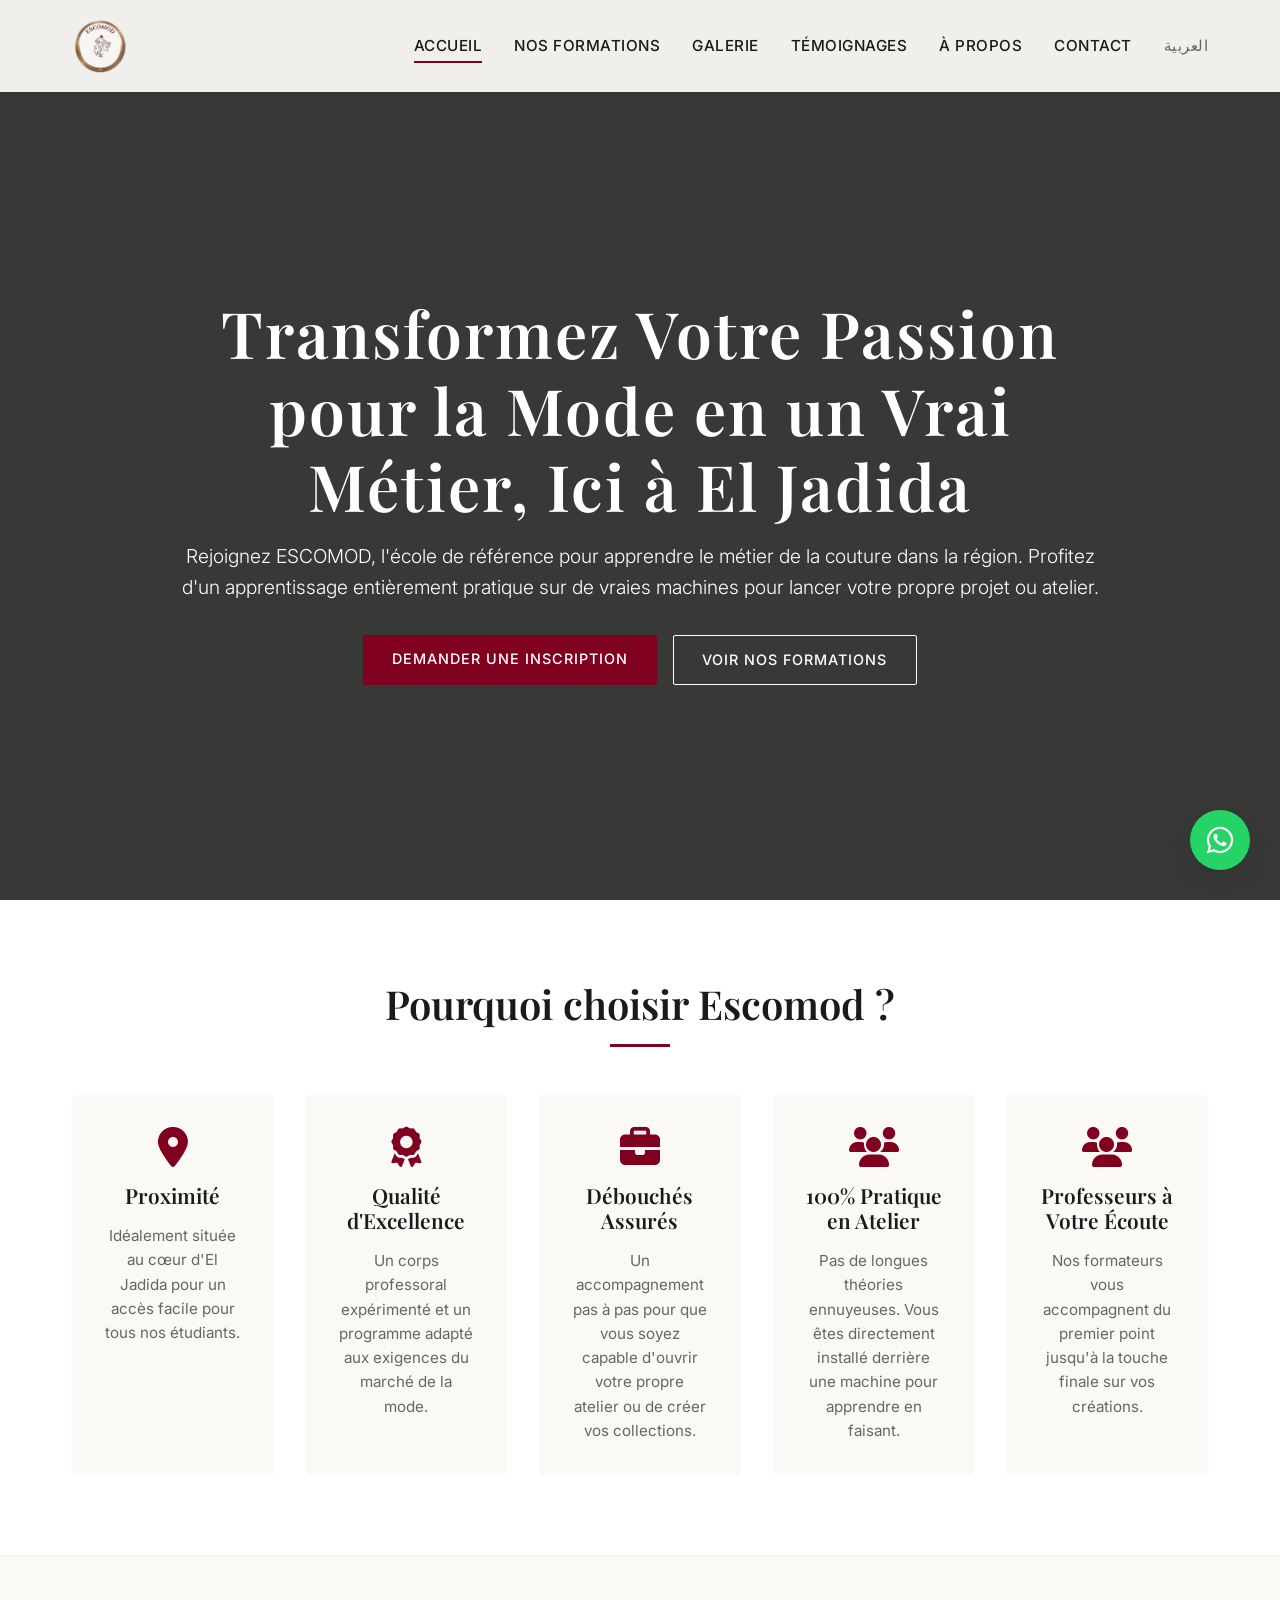
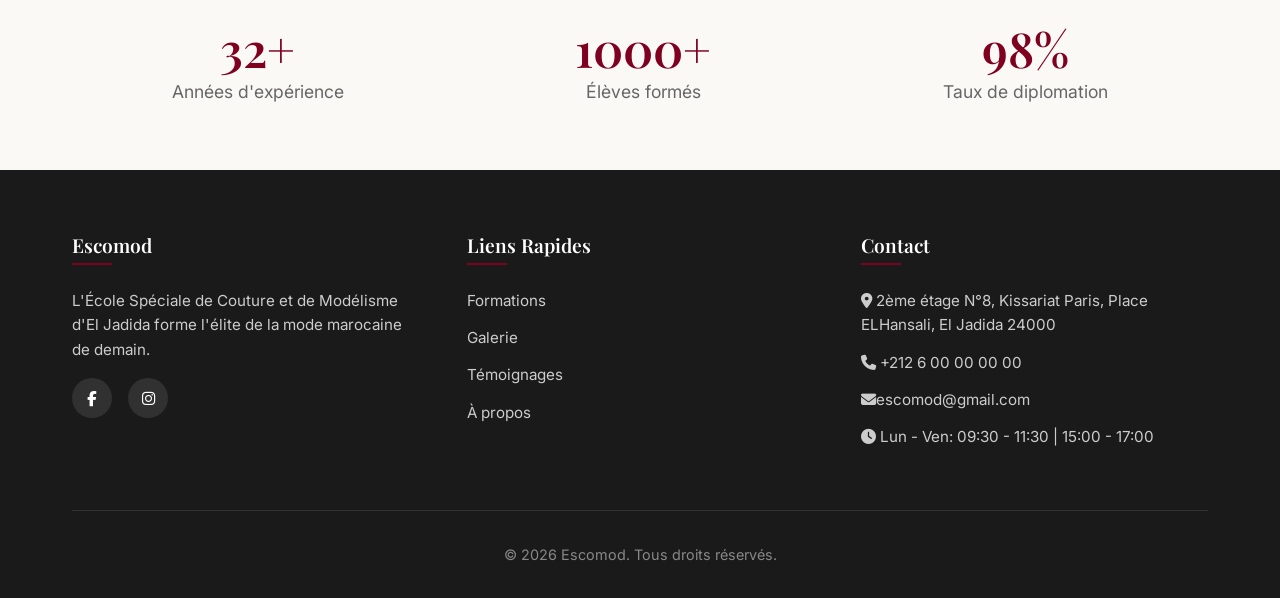
==== index.html @ bbe0168a "first commit" ====
<!DOCTYPE html>
<html lang="fr">

<head>
    <meta charset="UTF-8">
    <meta name="viewport" content="width=device-width, initial-scale=1.0">
    <title>Escomod - École Spéciale de Couture et de Modélisme El Jadida</title>
    <meta name="description"
        content="Escomod est l'école de référence en couture et modélisme à El Jadida, Maroc. Formations professionnelles de haute qualité pour façonner les talents de demain.">
    <meta name="keywords"
        content="école couture El Jadida, formation modélisme Maroc, couture El Jadida, mode marocaine, modélisme">

    <!-- Google Fonts -->
    <link rel="preconnect" href="https://fonts.googleapis.com">
    <link rel="preconnect" href="https://fonts.gstatic.com" crossorigin>
    <link
        href="https://fonts.googleapis.com/css2?family=Inter:wght@300;400;500;600&family=Playfair+Display:wght@400;600;700&display=swap"
        rel="stylesheet">

    <!-- FontAwesome -->
    <link rel="stylesheet" href="https://cdnjs.cloudflare.com/ajax/libs/font-awesome/6.4.0/css/all.min.css">

    <!-- Custom CSS -->
    <link rel="stylesheet" href="css/style.css">
</head>

<body>

    <!-- Navbar -->
    <nav class="navbar">
        <div class="container">
            <a href="index.html" class="logo"><img src="images/escomod_logo.png" alt="Escomod Logo" class="logo-img"></a>

            <div class="nav-links">
                <a href="index.html" class="active">Accueil</a>
                <a href="formations.html">Nos formations</a>
                <a href="galerie.html">Galerie</a>
                <a href="temoignages.html">Témoignages</a>
                <a href="a-propos.html">À propos</a>
                <a href="contact.html">Contact</a>
                <a href="ar/index.html" class="lang-switch">العربية</a>
            </div>

            <div class="menu-toggle">
                <i class="fas fa-bars"></i>
            </div>
        </div>
    </nav>

    <!-- Hero Section -->
    <header class="hero">
        <video autoplay loop muted playsinline class="hero-video">
            <source src="videos/header-bg.mp4" type="video/mp4">
        </video>
        <div class="hero-content">
            <h1>Transformez Votre Passion pour la Mode en un Vrai Métier, Ici à El Jadida</h1>
            <p>Rejoignez ESCOMOD, l'école de référence pour apprendre le métier de la couture dans la région. Profitez
                d'un apprentissage entièrement pratique sur de vraies machines pour lancer votre propre projet ou
                atelier.</p>
            <div class="hero-btns">
                <a href="contact.html" class="btn btn-primary">Demander une inscription</a>
                <a href="formations.html" class="btn btn-outline">Voir nos formations</a>
            </div>
        </div>
    </header>

    <!-- Pourquoi Escomod -->
    <section class="features">
        <div class="container">
            <h2 class="section-title">Pourquoi choisir Escomod ?</h2>
            <div class="features-grid">
                <div class="feature-card">
                    <i class="fas fa-map-marker-alt feature-icon"></i>
                    <h3>Proximité</h3>
                    <p>Idéalement située au cœur d'El Jadida pour un accès facile pour tous nos étudiants.</p>
                </div>
                <div class="feature-card">
                    <i class="fas fa-award feature-icon"></i>
                    <h3>Qualité d'Excellence</h3>
                    <p>Un corps professoral expérimenté et un programme adapté aux exigences du marché de la mode.</p>
                </div>
                <div class="feature-card">
                    <i class="fas fa-briefcase feature-icon"></i>
                    <h3>Débouchés Assurés</h3>
                    <p>Un accompagnement pas à pas pour que vous soyez capable d'ouvrir votre propre atelier ou de créer
                        vos collections.
                    </p>
                </div>
                <div class="feature-card">
                    <i class="fas fa-users feature-icon"></i>
                    <h3>100% Pratique en Atelier</h3>
                    <p>Pas de longues théories ennuyeuses. Vous êtes directement installé derrière une machine pour
                        apprendre en faisant.</p>
                </div>
                <div class="feature-card">
                    <i class="fas fa-users feature-icon"></i>
                    <h3>Professeurs à Votre Écoute</h3>
                    <p>Nos formateurs vous accompagnent du premier point jusqu'à la touche finale sur vos créations.</p>
                </div>
            </div>
        </div>
    </section>

    <!-- Stats / Social Counter -->
    <section class="stats-section"
        style="background-color: var(--color-bg); padding: 4rem 0; text-align: center; border-top: 1px solid var(--color-grey);">
        <div class="container" style="display: flex; justify-content: space-around; flex-wrap: wrap; gap: 2rem;">
            <div>
                <h3 style="font-size: 3rem; color: var(--color-primary);"><span class="counter"
                        data-target="32">0</span>+</h3>
                <p style="font-size: 1.1rem; color: var(--color-grey-dark);">Années d'expérience</p>
            </div>
            <div>
                <h3 style="font-size: 3rem; color: var(--color-primary);"><span class="counter"
                        data-target="1000">0</span>+</h3>
                <p style="font-size: 1.1rem; color: var(--color-grey-dark);">Élèves formés</p>
            </div>
            <div>
                <h3 style="font-size: 3rem; color: var(--color-primary);"><span class="counter"
                        data-target="98">0</span>%</h3>
                <p style="font-size: 1.1rem; color: var(--color-grey-dark);">Taux de diplomation</p>
            </div>
        </div>
    </section>

    <!-- Footer -->
    <footer class="footer">
        <div class="container">
            <div class="footer-grid">
                <div class="footer-col">
                    <h4>Escomod</h4>
                    <p>L'École Spéciale de Couture et de Modélisme d'El Jadida forme l'élite de la mode marocaine de
                        demain.</p>
                    <div class="social-links">
                        <a href="#"><i class="fab fa-facebook-f"></i></a>
                        <a href="#"><i class="fab fa-instagram"></i></a>
                    </div>
                </div>
                <div class="footer-col">
                    <h4>Liens Rapides</h4>
                    <a href="formations.html">Formations</a>
                    <a href="galerie.html">Galerie</a>
                    <a href="temoignages.html">Témoignages</a>
                    <a href="a-propos.html">À propos</a>
                </div>
                <div class="footer-col">
                    <h4>Contact</h4>
                    <p><i class="fas fa-map-marker-alt"></i> 2ème étage N°8, Kissariat Paris, Place ELHansali, El Jadida
                        24000</p>
                    <p><i class="fas fa-phone"></i> +212 6 00 00 00 00</p>
                    <p><i class="fas fa-envelope"></i>escomod@gmail.com</p>
                    <p><i class="fas fa-clock"></i> Lun - Ven: 09:30 - 11:30 | 15:00 - 17:00</p>
                </div>
            </div>
            <div class="footer-bottom">
                <p>&copy; 2026 Escomod. Tous droits réservés.</p>
            </div>
        </div>
    </footer>

    <!-- WhatsApp Floating Button -->
    <a href="https://wa.me/212600000000" class="whatsapp-float" target="_blank" rel="noopener noreferrer">
        <i class="fab fa-whatsapp"></i>
    </a>

    <!-- Custom JS -->
    <script src="js/main.js"></script>
</body>

</html>
---- css/style.css ----
/* ==========================================================================
   Escomod - Variables & Reset
   ========================================================================== */

:root {
  /* Colors */
  --color-bg: #faf9f6;
  /* Off-white */
  --color-text: #1a1a1a;
  /* Almost black */
  --color-primary: #800020;
  /* Bordeaux / Burgundy */
  --color-primary-light: #9e1b34;
  --color-secondary: #d4af37;
  /* Gold accent */
  --color-white: #ffffff;
  --color-grey: #f0f0f0;
  --color-grey-dark: #666666;

  /* Typography */
  --font-heading: 'Playfair Display', serif;
  --font-body: 'Inter', sans-serif;

  /* Transitions */
  --transition-fast: 0.2s ease;
  --transition-normal: 0.3s ease;
  --transition-slow: 0.5s ease;

  /* Shadows */
  --shadow-sm: 0 2px 4px rgba(0, 0, 0, 0.05);
  --shadow-md: 0 4px 8px rgba(0, 0, 0, 0.08);
  --shadow-lg: 0 10px 20px rgba(0, 0, 0, 0.1);
}

/* Reset */
* {
  margin: 0;
  padding: 0;
  box-sizing: border-box;
}

html {
  font-size: 16px;
  scroll-behavior: smooth;
}

body {
  font-family: var(--font-body);
  color: var(--color-text);
  background-color: var(--color-bg);
  line-height: 1.6;
  overflow-x: hidden;
}

h1,
h2,
h3,
h4,
h5,
h6 {
  font-family: var(--font-heading);
  font-weight: 600;
  line-height: 1.2;
  color: var(--color-text);
}

a {
  text-decoration: none;
  color: inherit;
  transition: color var(--transition-fast);
}

ul {
  list-style: none;
}

img {
  max-width: 100%;
  height: auto;
  display: block;
}

/* ==========================================================================
   Typography & Utilities
   ========================================================================== */
.container {
  max-width: 1200px;
  margin: 0 auto;
  padding: 0 2rem;
}

.section-title {
  text-align: center;
  font-size: 2.5rem;
  margin-bottom: 3rem;
  position: relative;
}

.section-title::after {
  content: '';
  display: block;
  width: 60px;
  height: 3px;
  background-color: var(--color-primary);
  margin: 1rem auto 0;
}

.btn {
  display: inline-block;
  padding: 0.8rem 1.8rem;
  font-weight: 500;
  text-transform: uppercase;
  letter-spacing: 1px;
  font-size: 0.9rem;
  cursor: pointer;
  border: none;
  border-radius: 2px;
  transition: all var(--transition-normal);
}

.btn-primary {
  background-color: var(--color-primary);
  color: var(--color-white);
}

.btn-primary:hover {
  background-color: var(--color-primary-light);
  transform: translateY(-2px);
  box-shadow: var(--shadow-md);
}

.btn-outline {
  background-color: transparent;
  color: var(--color-primary);
  border: 1px solid var(--color-primary);
}

.btn-outline:hover {
  background-color: var(--color-primary);
  color: var(--color-white);
}

/* ==========================================================================
   Navbar
   ========================================================================== */
.navbar {
  position: fixed;
  top: 0;
  width: 100%;
  background-color: rgba(250, 249, 246, 0.95);
  backdrop-filter: blur(10px);
  z-index: 1000;
  box-shadow: var(--shadow-sm);
  padding: 1rem 0;
  transition: padding var(--transition-normal);
}

.navbar .container {
  display: flex;
  justify-content: space-between;
  align-items: center;
}

.logo {
  font-family: var(--font-heading);
  font-size: 1.8rem;
  font-weight: 700;
  color: var(--color-primary);
  letter-spacing: 1px;
}

.logo-img {
  height: 60px;
  width: auto;
  vertical-align: middle;
  margin-top: 0;
  margin-bottom: 0;

}

.logo span {
  display: inline-block;
  transform: rotate(-5deg);
  font-weight: 700;
}

.nav-links {
  display: flex;
  gap: 2rem;
  align-items: center;
}

.nav-links a {
  font-weight: 500;
  font-size: 0.95rem;
  text-transform: uppercase;
  letter-spacing: 0.5px;
  position: relative;
}

.nav-links a::after {
  content: '';
  position: absolute;
  bottom: -5px;
  left: 0;
  width: 0;
  height: 2px;
  background-color: var(--color-primary);
  transition: width var(--transition-normal);
}

.nav-links a:hover::after,
.nav-links a.active::after {
  width: 100%;
}

.lang-switch {
  font-weight: 600;
  color: var(--color-grey-dark);
}

.lang-switch:hover {
  color: var(--color-primary);
}

.menu-toggle {
  display: none;
  font-size: 1.5rem;
  cursor: pointer;
  color: var(--color-text);
}

/* ==========================================================================
   Hero Section
   ========================================================================== */
.hero {
  position: relative;
  height: 100vh;
  min-height: 600px;
  background: linear-gradient(rgba(0, 0, 0, 0.5), rgba(0, 0, 0, 0.5)), url('../images/hero-bg.jpg') center/cover no-repeat;
  display: flex;
  align-items: center;
  justify-content: center;
  text-align: center;
  color: var(--color-white);
  padding-top: 80px;
  /* offset for navbar */
  overflow: hidden;
}

.hero-video {
  position: absolute;
  top: 50%;
  left: 50%;
  min-width: 100%;
  min-height: 100%;
  width: auto;
  height: auto;
  z-index: 1;
  transform: translate(-50%, -50%);
  object-fit: cover;
  pointer-events: none;
}

.hero::after {
  content: '';
  position: absolute;
  top: 0;
  left: 0;
  width: 100%;
  height: 100%;
  background: rgba(0, 0, 0, 0.55);
  z-index: 2;
}

.hero-content {
  max-width: 1000px;
  padding: 0 2rem;
  animation: fadeIn 1s ease forwards;
  position: relative;
  z-index: 3;
}

.hero h1 {
  font-size: 4rem;
  color: var(--color-white);
  margin-bottom: 1rem;
  letter-spacing: 2px;
}

.hero p {
  font-size: 1.2rem;
  margin-bottom: 2rem;
  font-weight: 300;
}

.hero-btns {
  display: flex;
  gap: 1rem;
  justify-content: center;
}

.hero-btns .btn-outline {
  color: var(--color-white);
  border-color: var(--color-white);
}

.hero-btns .btn-outline:hover {
  background-color: var(--color-white);
  color: var(--color-text);
}

/* ==========================================================================
   Features / Pourquoi nous choisir
   ========================================================================== */
.features {
  padding: 5rem 0;
  background-color: var(--color-white);
}

.features-grid {
  display: grid;
  grid-template-columns: repeat(auto-fit, minmax(200px, 1fr));
  gap: 2rem;
}

.feature-card {
  text-align: center;
  padding: 2rem;
  background: var(--color-bg);
  border-radius: 4px;
  transition: transform var(--transition-normal), box-shadow var(--transition-normal);
}

.feature-card:hover {
  transform: translateY(-5px);
  box-shadow: var(--shadow-md);
}

.feature-icon {
  font-size: 2.5rem;
  color: var(--color-primary);
  margin-bottom: 1rem;
}

.feature-card h3 {
  margin-bottom: 1rem;
  font-size: 1.3rem;
}

.feature-card p {
  color: var(--color-grey-dark);
  font-size: 0.95rem;
}

/* ==========================================================================
   Footer
   ========================================================================== */
.footer {
  background-color: var(--color-text);
  color: var(--color-white);
  padding: 4rem 0 2rem;
}

.footer-grid {
  display: grid;
  grid-template-columns: repeat(auto-fit, minmax(250px, 1fr));
  gap: 3rem;
  margin-bottom: 3rem;
}

.footer-col h4 {
  color: var(--color-white);
  font-size: 1.2rem;
  margin-bottom: 1.5rem;
  position: relative;
  padding-bottom: 0.5rem;
}

.footer-col h4::after {
  content: '';
  position: absolute;
  bottom: 0;
  left: 0;
  width: 40px;
  height: 2px;
  background-color: var(--color-primary);
}

.footer-col p,
.footer-col a {
  color: #ccc;
  font-size: 0.95rem;
  margin-bottom: 0.8rem;
  display: block;
}

.footer-col a:hover {
  color: var(--color-primary);
}

.social-links {
  display: flex;
  gap: 1rem;
  margin-top: 1rem;
}

.social-links a {
  display: flex;
  align-items: center;
  justify-content: center;
  width: 40px;
  height: 40px;
  background-color: rgba(255, 255, 255, 0.1);
  border-radius: 50%;
  color: var(--color-white);
  transition: background-color var(--transition-fast);
}

.social-links a:hover {
  background-color: var(--color-primary);
}

.footer-bottom {
  text-align: center;
  padding-top: 2rem;
  border-top: 1px solid rgba(255, 255, 255, 0.1);
  font-size: 0.9rem;
  color: #888;
}

/* ==========================================================================
   Floating WhatsApp Button
   ========================================================================== */
.whatsapp-float {
  position: fixed;
  bottom: 30px;
  right: 30px;
  width: 60px;
  height: 60px;
  background-color: #25d366;
  color: #fff;
  border-radius: 50px;
  text-align: center;
  font-size: 30px;
  box-shadow: var(--shadow-lg);
  z-index: 100;
  display: flex;
  align-items: center;
  justify-content: center;
  transition: transform var(--transition-normal);
}

.whatsapp-float:hover {
  transform: scale(1.1);
  color: #fff;
}

/* ==========================================================================
   Animations
   ========================================================================== */
@keyframes fadeIn {
  from {
    opacity: 0;
    transform: translateY(20px);
  }

  to {
    opacity: 1;
    transform: translateY(0);
  }
}

/* ==========================================================================
   Responsive
   ========================================================================== */
@media (max-width: 768px) {
  .nav-links {
    position: fixed;
    top: 70px;
    left: -100%;
    width: 100%;
    height: calc(100vh - 70px);
    background-color: var(--color-bg);
    flex-direction: column;
    align-items: center;
    justify-content: center;
    transition: left var(--transition-normal);
  }

  .nav-links.active {
    left: 0;
  }

  .menu-toggle {
    display: block;
  }

  .hero h1 {
    font-size: 2.8rem;
  }

  .hero-btns {
    flex-direction: column;
  }
}

/* ==========================================================================
   Lightbox Modal
   ========================================================================== */
.lightbox {
  display: none;
  position: fixed;
  z-index: 2000;
  left: 0;
  top: 0;
  width: 100%;
  height: 100%;
  background-color: rgba(26, 26, 26, 0.95);
  backdrop-filter: blur(8px);
  justify-content: center;
  align-items: center;
  opacity: 0;
  transition: opacity var(--transition-normal);
}

.lightbox.active {
  display: flex;
  opacity: 1;
}

.lightbox-content {
  position: relative;
  max-width: 80%;
  max-height: 80%;
  display: flex;
  flex-direction: column;
  align-items: center;
}

.lightbox-content img,
.lightbox-content video {
  max-width: 100%;
  max-height: 70vh;
  border-radius: 4px;
  box-shadow: 0 10px 30px rgba(0, 0, 0, 0.5);
  border: 1px solid rgba(255, 255, 255, 0.1);
  display: none;
}

.lightbox-close {
  position: absolute;
  top: 30px;
  right: 40px;
  color: var(--color-white);
  font-size: 3rem;
  font-weight: 300;
  cursor: pointer;
  transition: color var(--transition-fast);
}

.lightbox-close:hover {
  color: var(--color-primary);
}

#lightbox-caption {
  color: var(--color-white);
  margin-top: 1.5rem;
  font-size: 1.2rem;
  font-family: var(--font-heading);
  text-align: center;
}

/* Play icon overlay for videos in grid */
.gallery-overlay i.fa-play {
  font-size: 2rem;
  color: var(--color-white);
  margin-bottom: 1rem;
}

/* ==========================================================================
   RTL Support (Arabic)
   ========================================================================== */
html[dir="rtl"] {
  text-align: right;
}

html[dir="rtl"] .nav-links {
  margin-right: auto;
  margin-left: 0;
}

html[dir="rtl"] .footer-col h4::after {
  right: 0;
  left: auto;
}

html[dir="rtl"] .whatsapp-float {
  left: 30px;
  right: auto;
}
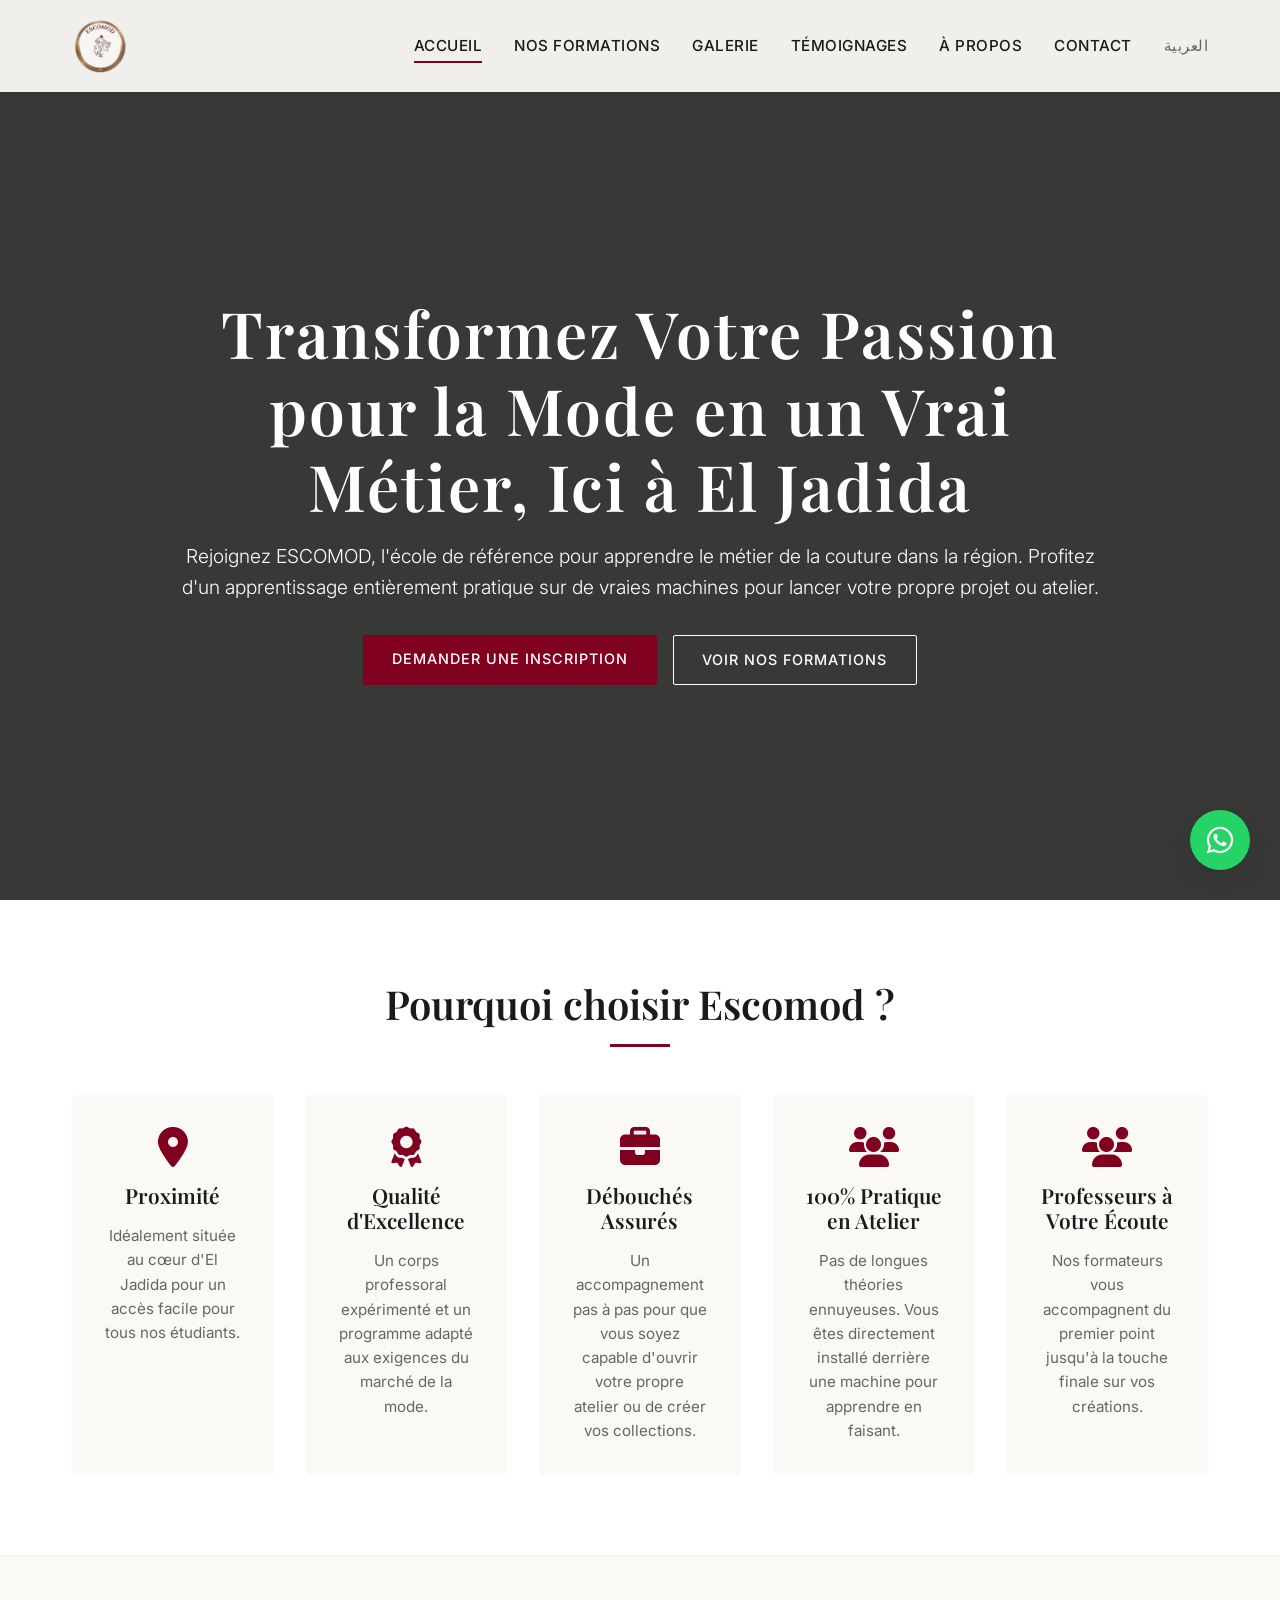
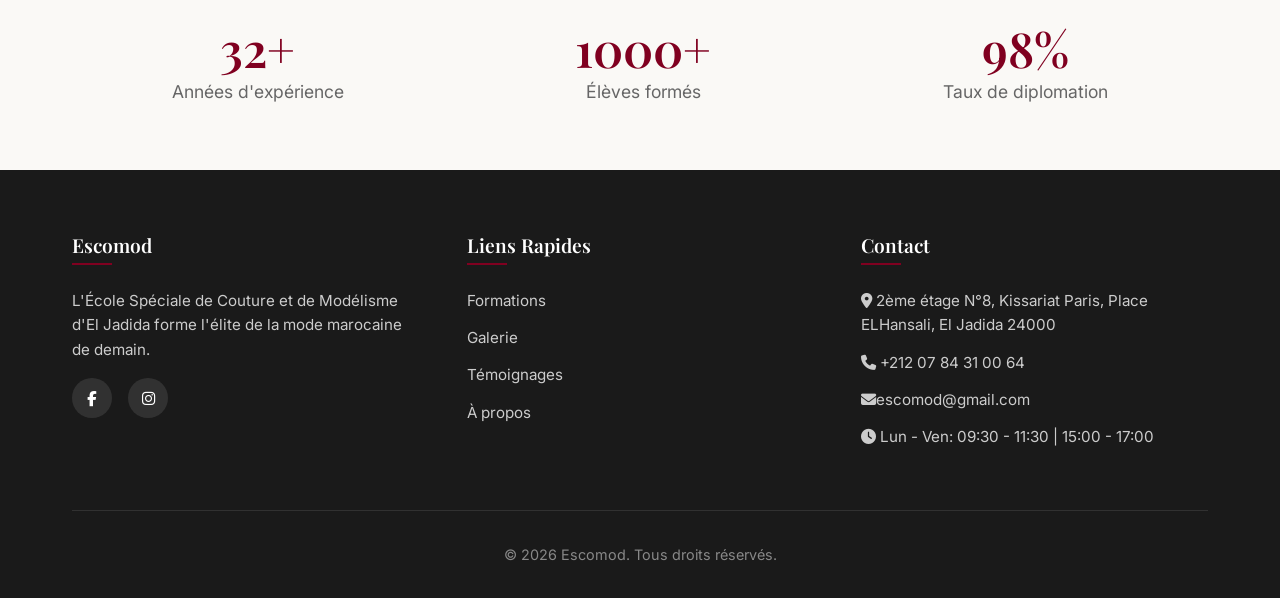
==== commit 75444cdf: "Update contact phone number in footer" ====
--- a/index.html
+++ b/index.html
@@ -147,7 +147,7 @@
                     <h4>Contact</h4>
                     <p><i class="fas fa-map-marker-alt"></i> 2ème étage N°8, Kissariat Paris, Place ELHansali, El Jadida
                         24000</p>
-                    <p><i class="fas fa-phone"></i> +212 6 00 00 00 00</p>
+                    <p><i class="fas fa-phone"></i> +212 07 84 31 00 64</p>
                     <p><i class="fas fa-envelope"></i>escomod@gmail.com</p>
                     <p><i class="fas fa-clock"></i> Lun - Ven: 09:30 - 11:30 | 15:00 - 17:00</p>
                 </div>
@@ -167,4 +167,4 @@
     <script src="js/main.js"></script>
 </body>
 
-</html>+</html>
